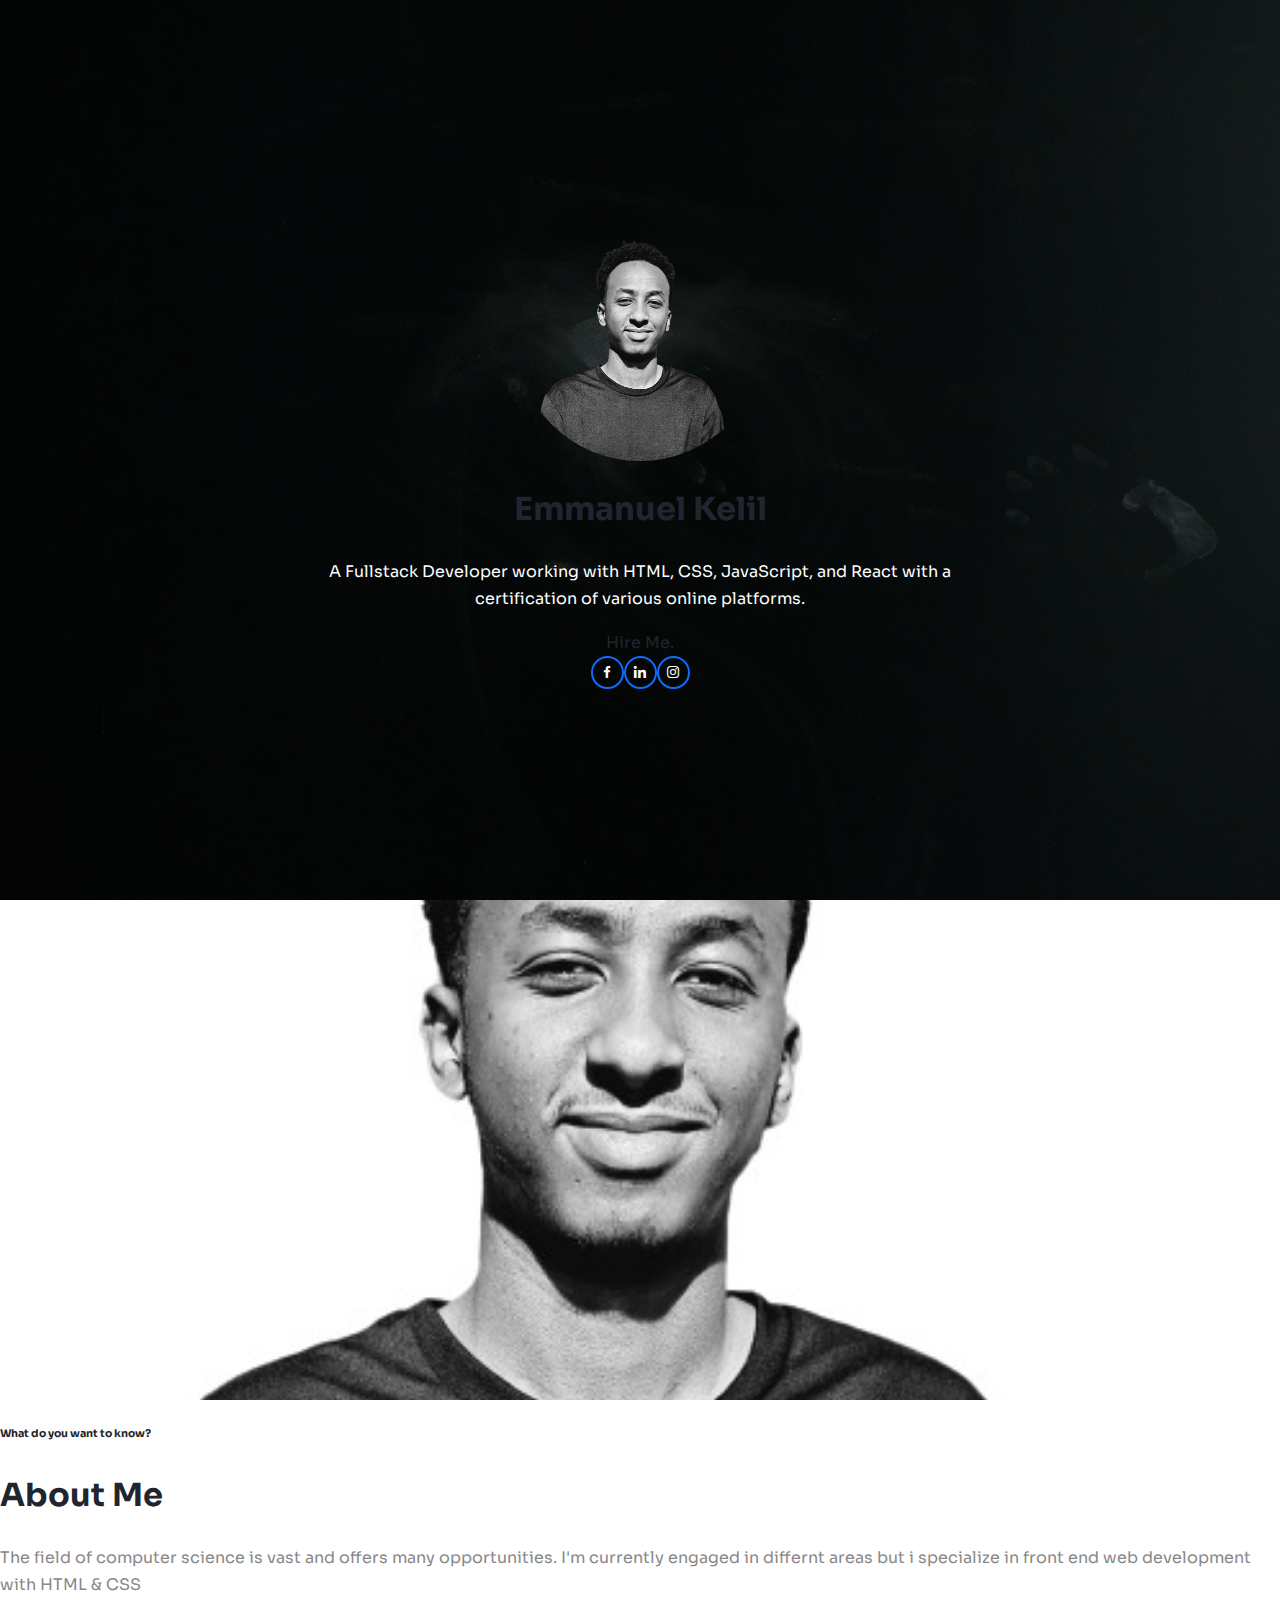
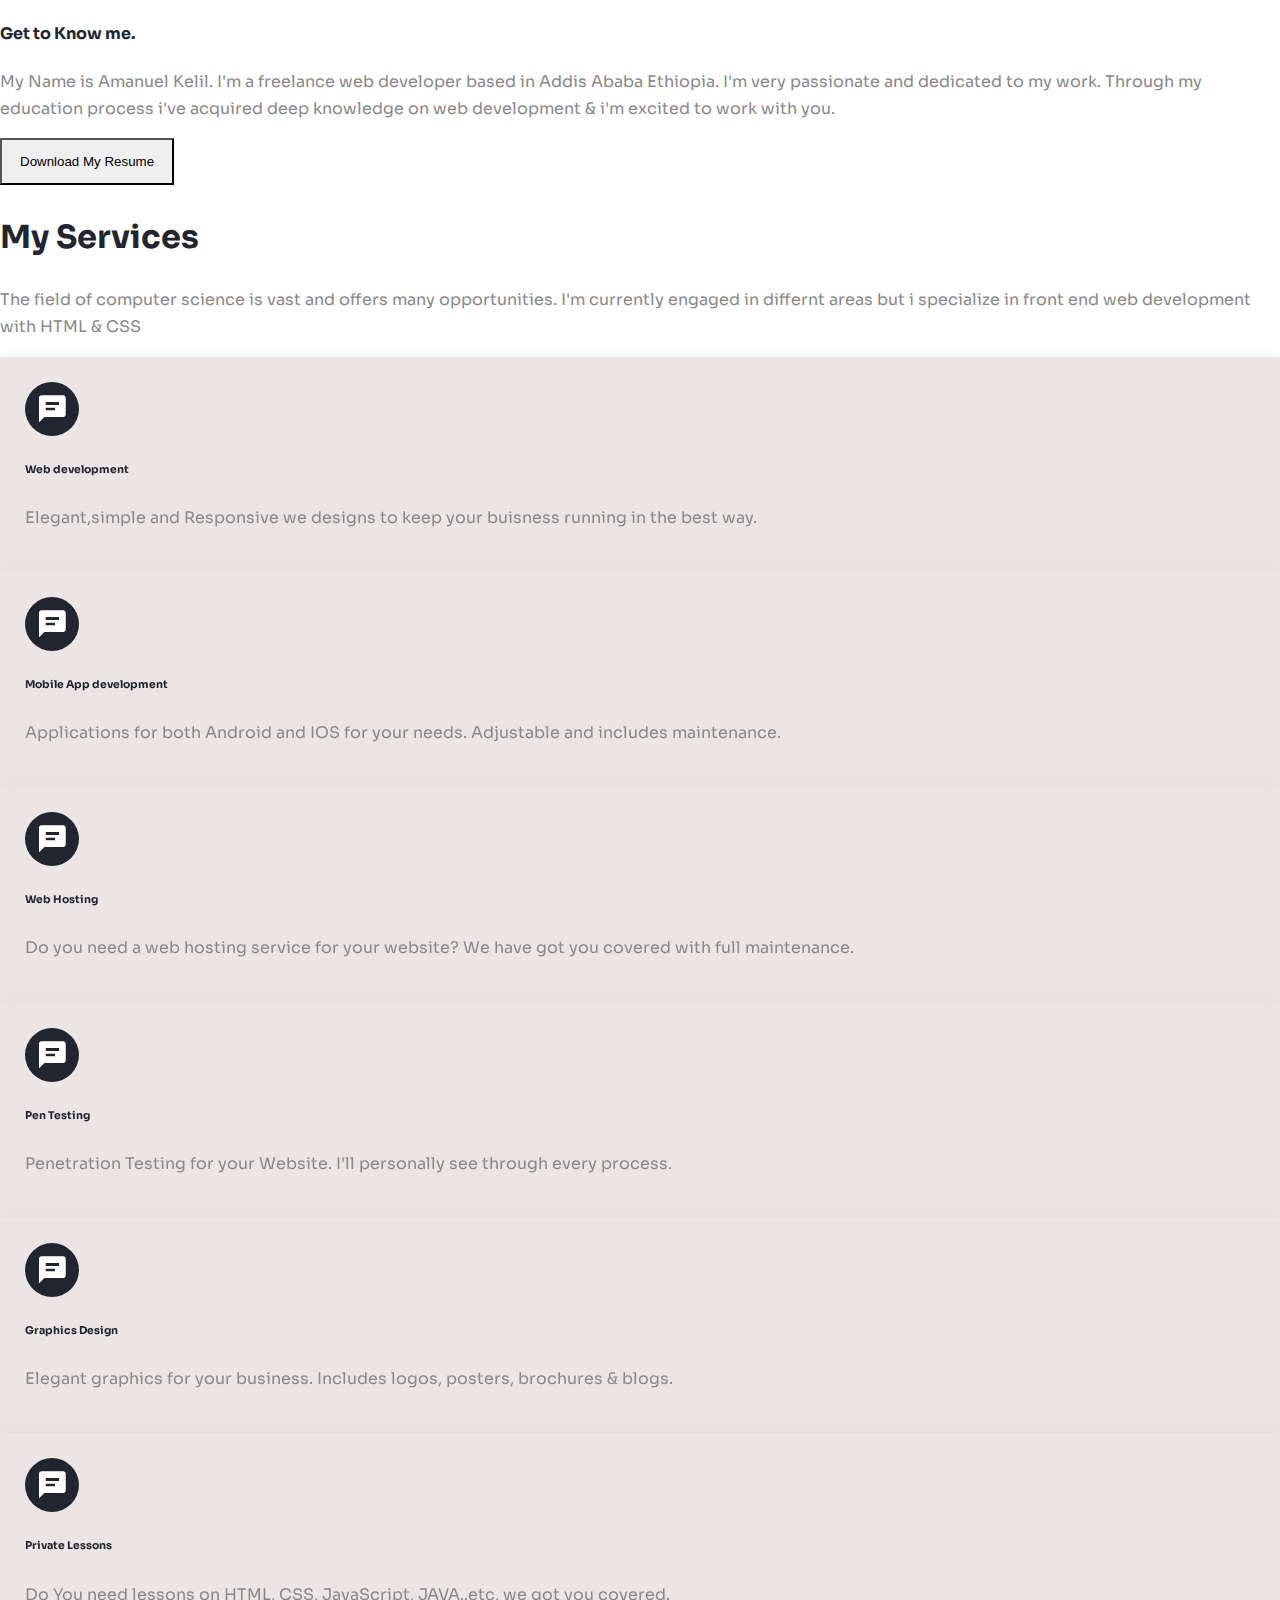
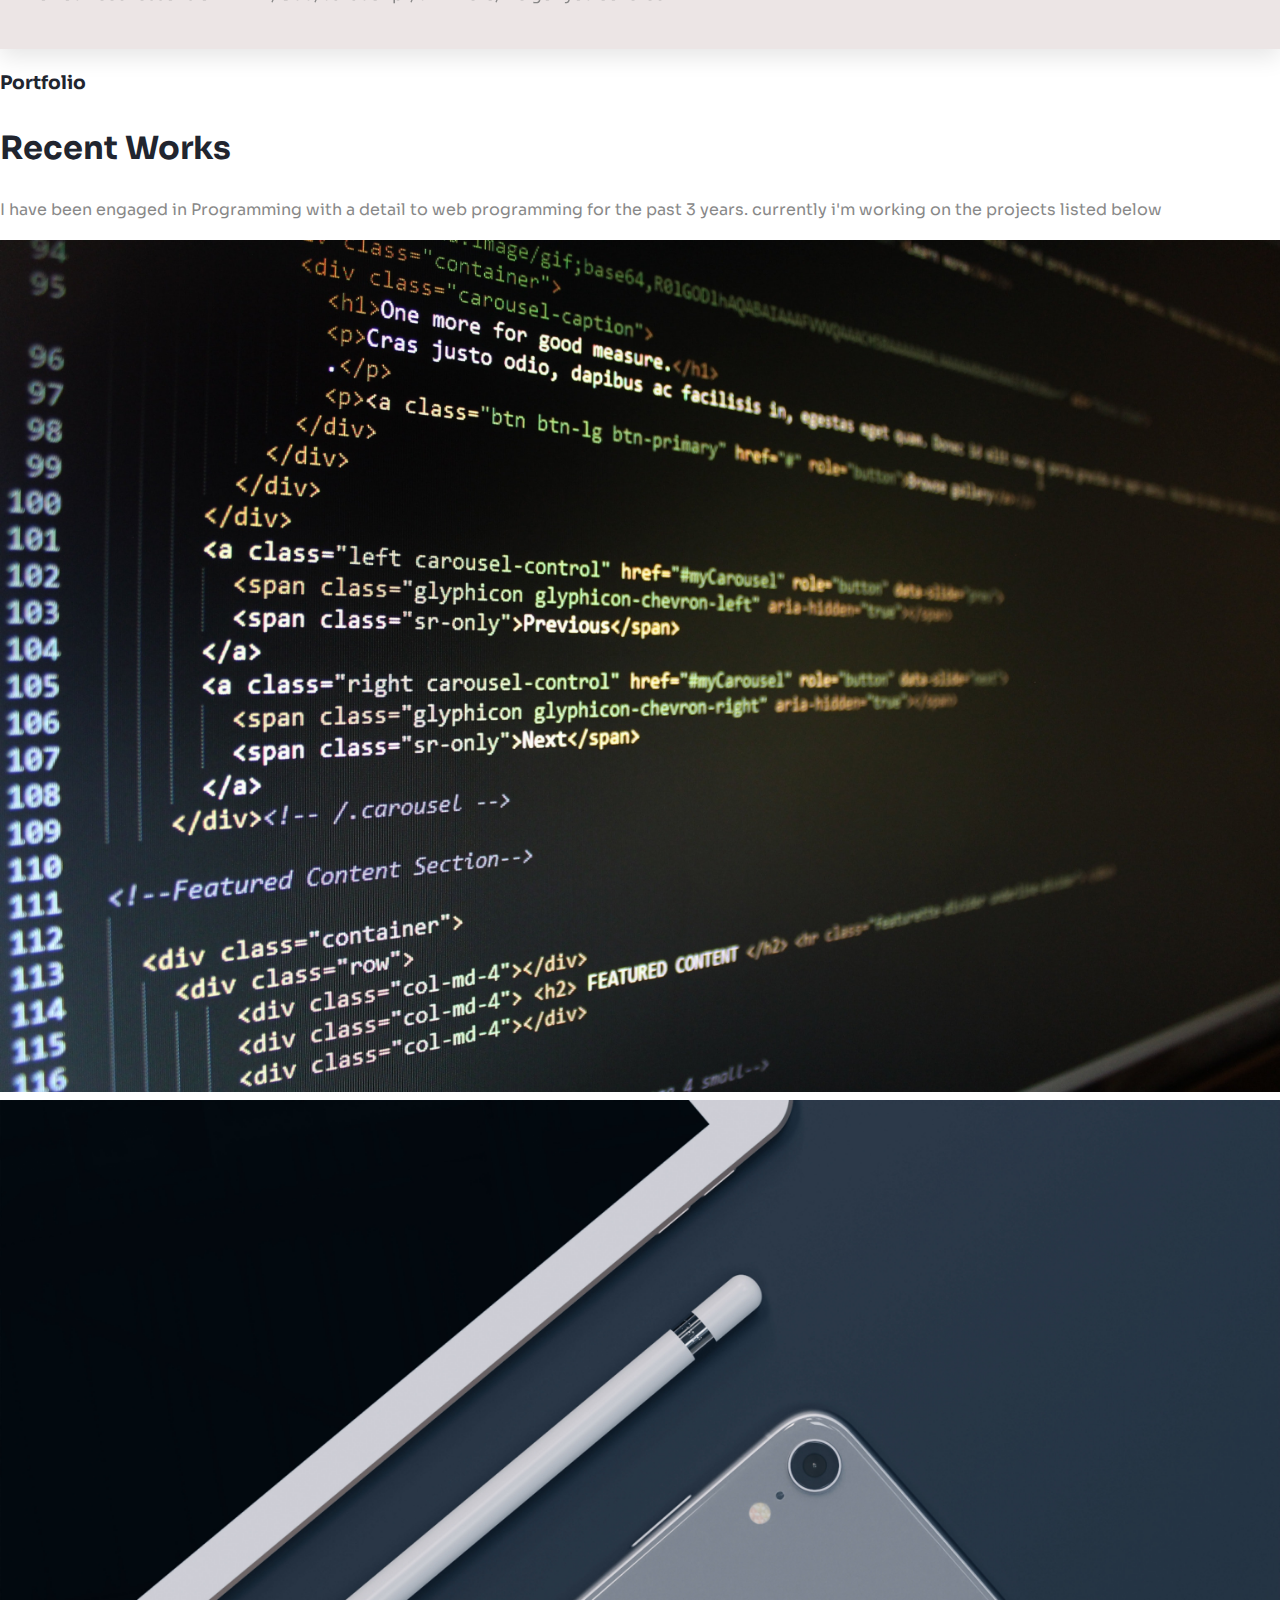
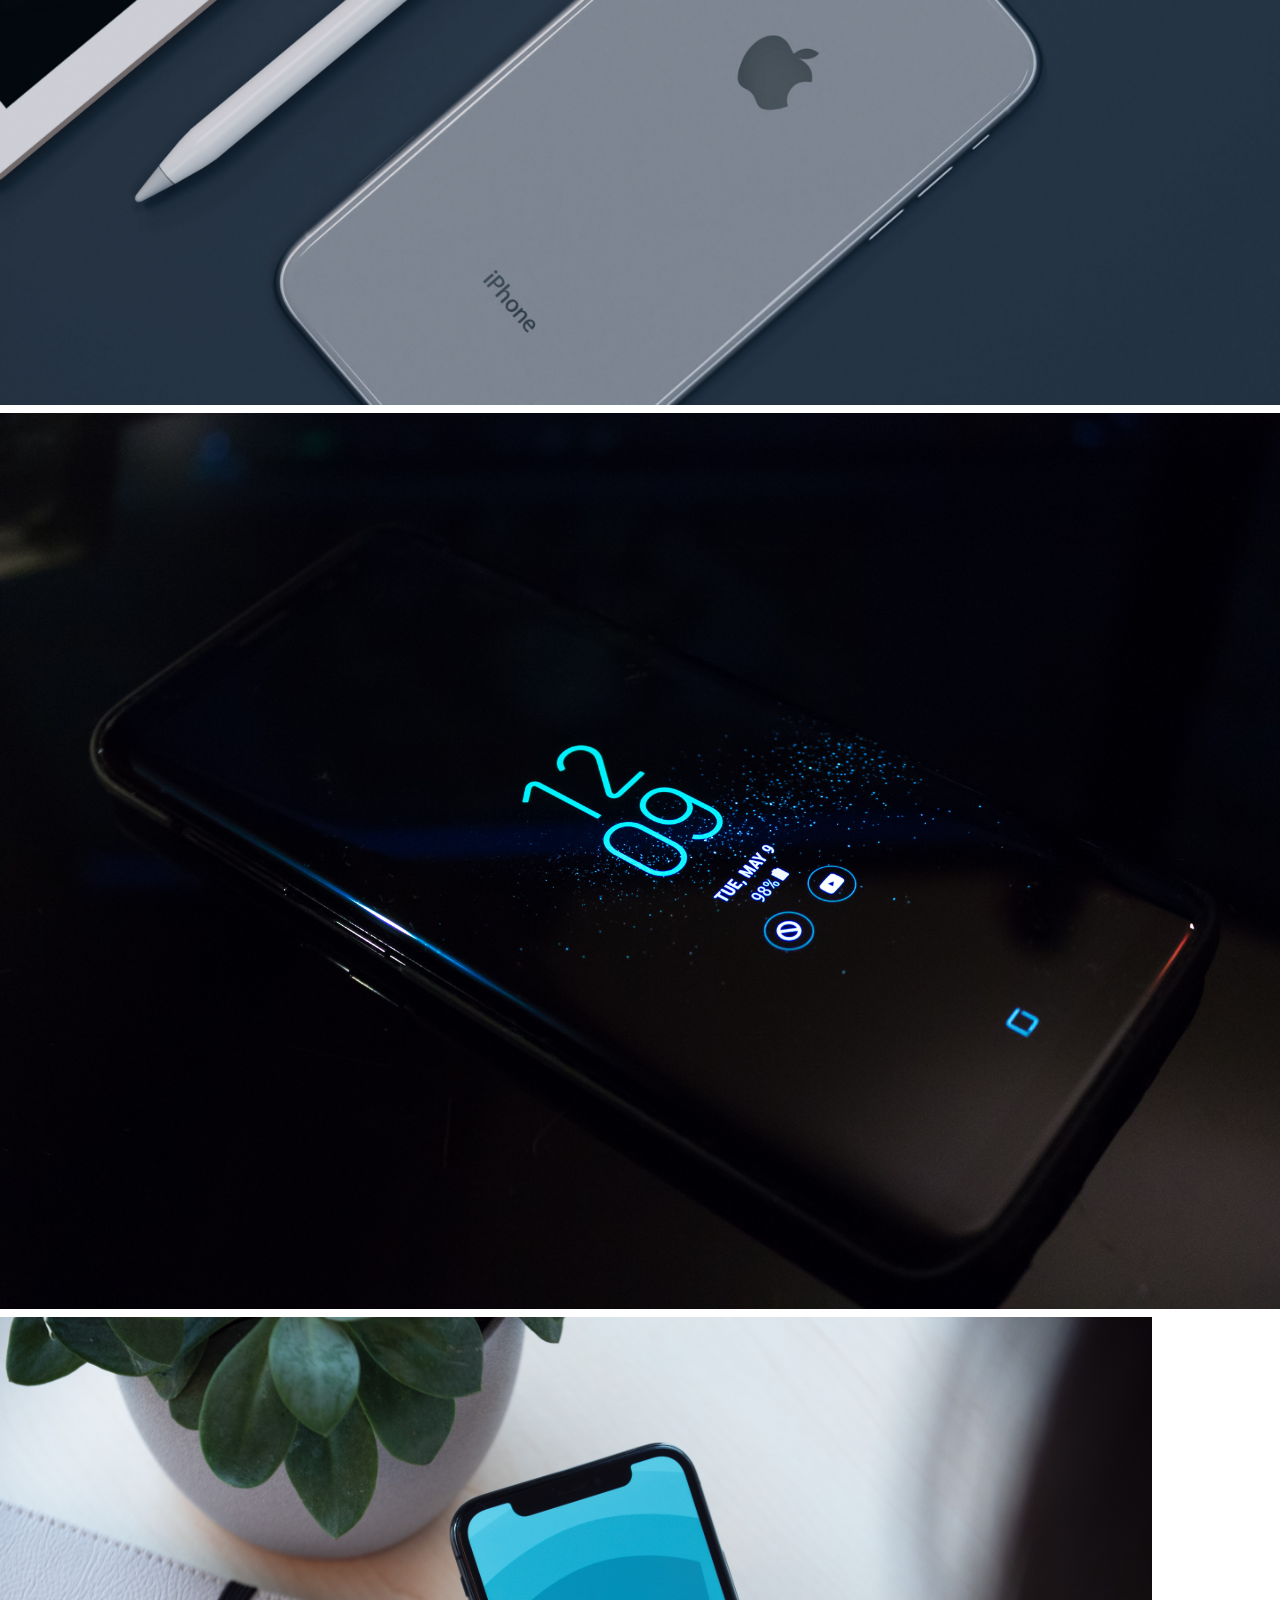
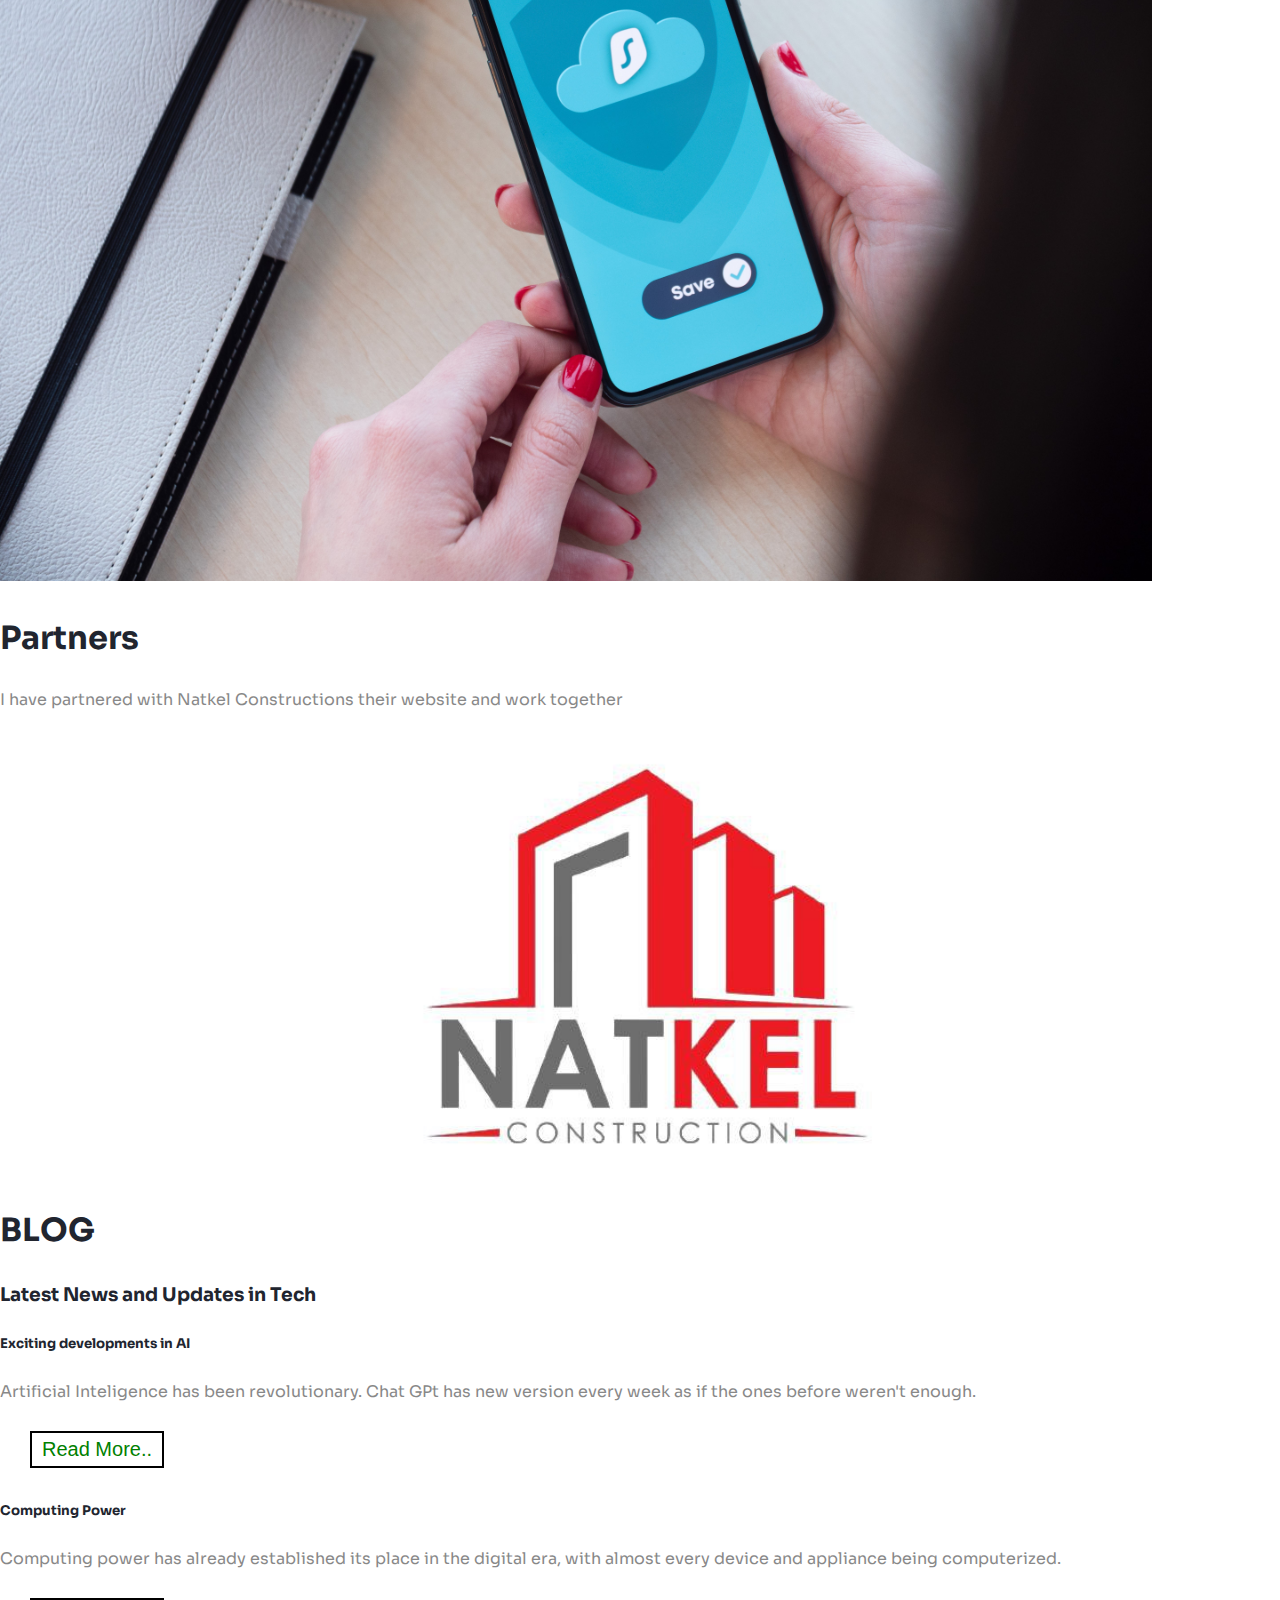
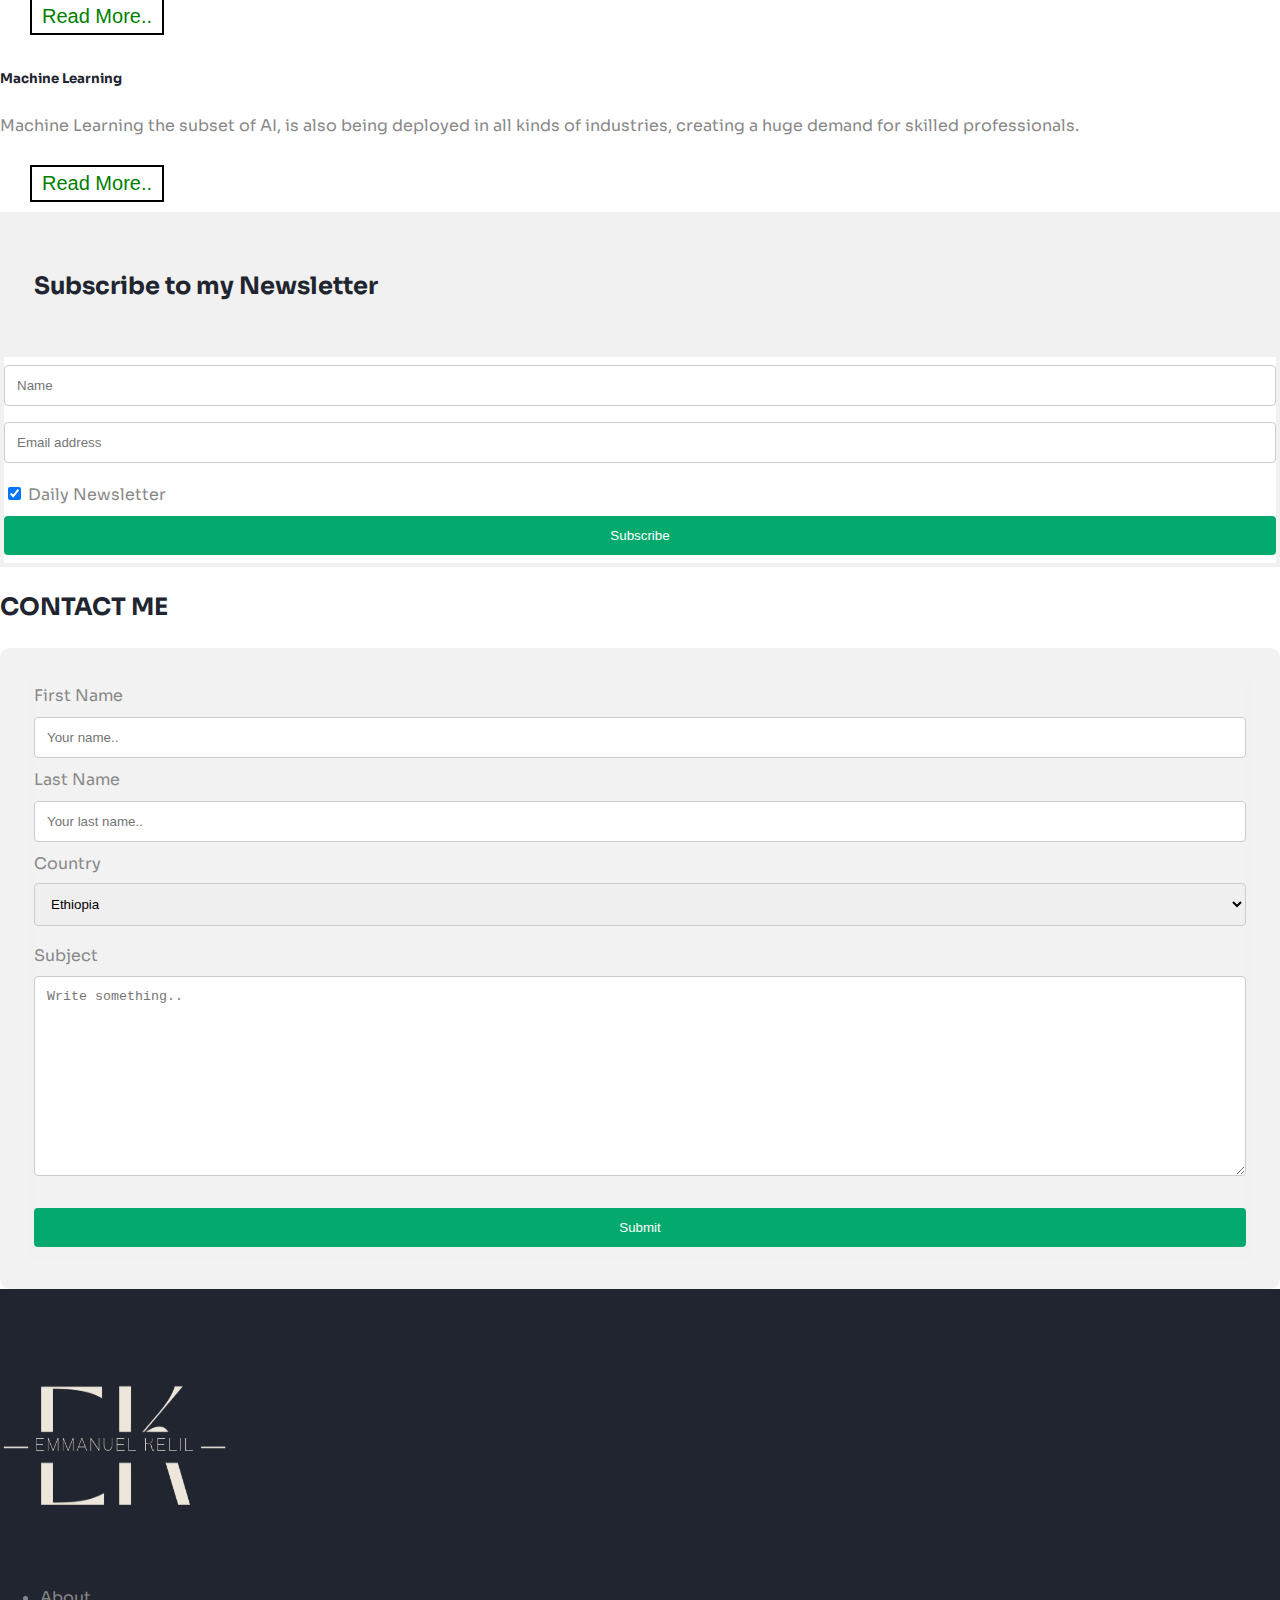
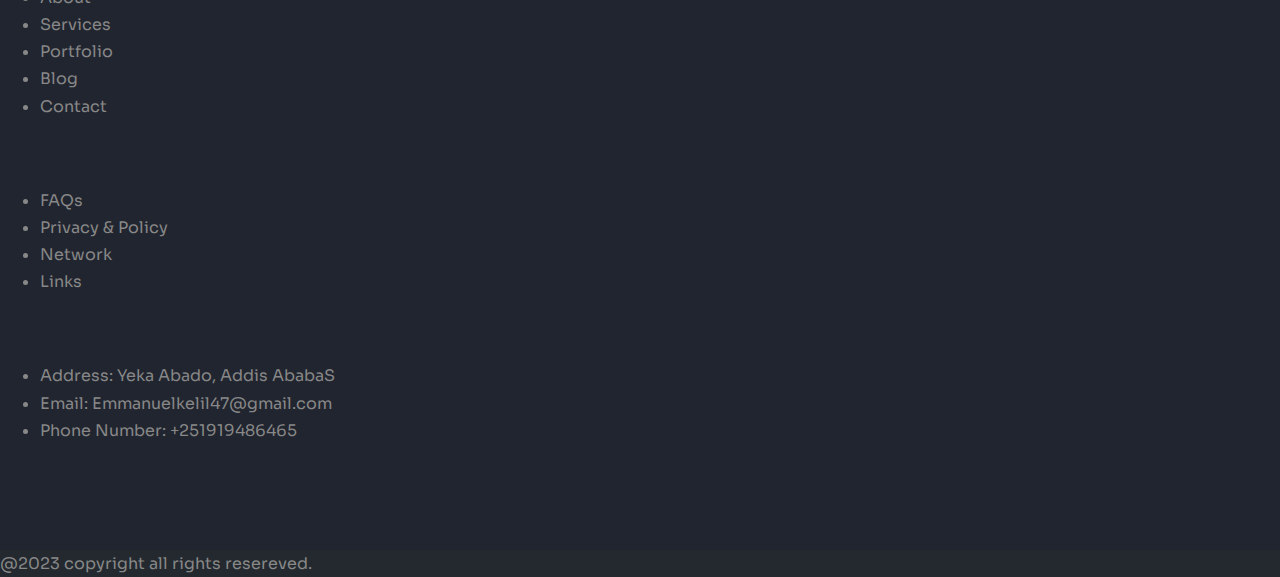
==== index.html @ 8cc96015 "Rename E Portfolio.html to index.html" ====
<!doctype html>
<html lang="en">

<head>
    <meta charset="utf-8">
    <meta name="viewport" content="width=device-width, initial-scale=1">
    <title>Emmanuel Kelil</title>
    <link href="https://cdn.jsdelivr.net/npm/bootstrap@5.3.0-alpha3/dist/css/bootstrap.min.css" rel="stylesheet" integrity="sha384-KK94CHFLLe+nY2dmCWGMq91rCGa5gtU4mk92HdvYe+M/SXH301p5ILy+dN9+nJOZ" crossorigin="anonymous">
    <link href='https://unpkg.com/boxicons@2.1.4/css/boxicons.min.css' rel='stylesheet'>
    <link rel="stylesheet" href="Style.css">
    <link rel="icon" type="image/x-icon" href="Black-3.ico">
    <link rel="stylesheet" href="https://cdnjs.cloudflare.com/ajax/libs/font-awesome/4.7.0/css/font-awesome.min.css">

</head>

<body>
    <!--navbar starts here-->
    <nav class="navbar navbar-expand-lg py-1 navbar-light bg-white sticky-top ">
        <div class="container">
            <a class="navbar-brand" href="#">
                <img class="logo" src="Black 3.png" alt="" height="50px" width="50px">

            </a>

            <button class="navbar-toggler" type="button" data-bs-toggle="collapse" data-bs-target="#navbarSupportedContent" aria-controls="navbarSupportedContent" aria-expanded="false" aria-label="Toggle navigation">
            <span class="navbar-toggler-icon"></span>
          </button>
            <div class="collapse navbar-collapse" id="navbarSupportedContent">
                <ul class="navbar-nav ms-auto">
                    <li class="nav-item">
                        <a class="nav-link active" aria-current="page" href="#home">Home</a>
                    </li>
                    <li class="nav-item">
                        <a class="nav-link active" aria-current="page" href="#About">About</a>
                    </li>
                    <li class="nav-item">
                        <a class="nav-link active" aria-current="page" href="#services">Services</a>
                    </li>
                    <li class="nav-item">
                        <a class="nav-link active" aria-current="page" href="#Portfolio">Portfolio</a>
                        </li-->
                        <li class="nav-item">
                            <a class="nav-link active" aria-current="page" href="#Blog">Blog</a>
                        </li>
                        <li class="nav-item">
                            <a class="nav-link active" aria-current="page" href="#Contact">Contact</a>
                        </li>

                </ul>
                </li>

                </ul>
                <button class="btn btn-primary ms-lg-3">Connect</button>
            </div>
        </div>

    </nav>
    <!--Home Section Starts here-->
    <div class="hero-image" id="home">
        <div class="hero-text">
            <img src="P1.png" alt="Avatar" class="Avatar">
            <h1 class="display-4 text-white mx-auto text-center">Emmanuel Kelil</h1>
            <p class="text-white my-4">A Fullstack Developer working with HTML, CSS, JavaScript, and React with a certification of various online platforms.</p>
            <a href="#" class="btn btn-outline-light">Hire Me.</a>
            <div class="social-icons py-3 mt-3">
                <a href="https://www.facebook.com/people/Aman-Kelil-Jr"><i class="bx bxl-facebook"></i></a>
                <a href="https://et.linkedin.com/in/emmanuel-kelil-7a3a7a206"><i class="bx bxl-linkedin"></i></a>
                <a href="instagram.com/akg_116/"><i class="bx bxl-instagram"></i></a>
            </div>

        </div>

    </div>
    <!--About Section Starts here-->
    <section class="row w-100 py-0 bg-light-subtle g-4" id="About">
        <div class="col-lg-6 col-img"></div>
        <div class="col-lg-6">
            <div class="container">
                <div class="row">
                    <div class="col-md-10 offset-md-1">
                        <div class="col-md-8 mx-auto mt-5 text-center">
                            <h6 class="text-primary m-3">What do you want to know?</h6>
                            <h1>About Me</h1>
                            <p>The field of computer science is vast and offers many opportunities. I'm currently engaged in differnt areas but i specialize in front end web development with HTML & CSS </p>
                            <div class="About d-flex mt-5">
                                <div>
                                    <h4>Get to Know me.</h4>
                                    <p>My Name is Amanuel Kelil. I'm a freelance web developer based in Addis Ababa Ethiopia. I'm very passionate and dedicated to my work. Through my education process i've acquired deep knowledge on web development & i'm
                                        excited to work with you. </p>
                                    <button class="btn btn-primary ms-lg-3">Download My Resume</button>
                                </div>
                            </div>
                        </div>
                    </div>
                </div>
            </div>

    </section>
    <!--Services Section Starts here-->
    <section id="services">
        <div class="container">
            <div class="row mb-5">
                <div class="col-md-8 mx-auto text-center">
                    <h6 class="text-primary mt-4 g-5"></h6>
                    <h1 class="mt-5 serviced bg-body-secondary">My Services</h1>
                    <p class="text-dark-emphasis mt-4">The field of computer science is vast and offers many opportunities. I'm currently engaged in differnt areas but i specialize in front end web development with HTML & CSS </p>
                </div>
            </div>
            <div class="row g-4">
                <div class="col-lg-4 col-sm-6">
                    <div class="service card-effect">
                        <div class="iconbox">
                            <i class="bx bxs-comment-detail"></i>
                        </div>
                        <h6 class="mt-4 mb-2">Web development</h6>
                        <p>Elegant,simple and Responsive we designs to keep your buisness running in the best way. </p>
                    </div>
                </div>
                <div class="col-lg-4 col-sm-6">
                    <div class="service card-effect">
                        <div class="iconbox">
                            <i class="bx bxs-comment-detail"></i>
                        </div>
                        <h6 class="mt-4 mb-2">Mobile App development</h6>
                        <p>Applications for both Android and IOS for your needs. Adjustable and includes maintenance.</p>
                    </div>
                </div>
                <div class="col-lg-4 col-sm-6">
                    <div class="service card-effect">
                        <div class="iconbox">
                            <i class="bx bxs-comment-detail"></i>
                        </div>
                        <h6 class="mt-4 mb-2">Web Hosting</h6>
                        <p>Do you need a web hosting service for your website? We have got you covered with full maintenance.</p>
                    </div>
                </div>
                <div class="col-lg-4 col-sm-6">
                    <div class="service card-effect">
                        <div class="iconbox">
                            <i class="bx bxs-comment-detail"></i>
                        </div>
                        <h6 class="mt-4 mb-2">Pen Testing</h6>
                        <p>Penetration Testing for your Website. I'll personally see through every process.</p>
                    </div>
                </div>
                <div class="col-lg-4 col-sm-6">
                    <div class="service card-effect">
                        <div class="iconbox">
                            <i class="bx bxs-comment-detail"></i>
                        </div>
                        <h6 class="mt-4 mb-2">Graphics Design</h6>
                        <p>Elegant graphics for your business. Includes logos, posters, brochures & blogs.</p>
                    </div>
                </div>
                <div class="col-lg-4 col-sm-6">
                    <div class="service card-effect">
                        <div class="iconbox">
                            <i class="bx bxs-comment-detail"></i>
                        </div>
                        <h6 class="mt-4 mb-2">Private Lessons</h6>
                        <p> Do You need lessons on HTML, CSS, JavaScript, JAVA..etc, we got you covered.</p>
                    </div>
                </div>

            </div>
        </div>
    </section>


    <!--Portfolio Section Starts here-->
    <section id="Portfolio">
        <div class="container-fluid">
            <div class="row mt-4 mb-5">
                <div class="col-md-8 mt-4 mx-auto text-center">
                    <h3 class="text-primary mt-4 g-4">Portfolio</h3>
                    <h1>Recent Works</h1>
                    <p class="text-dark-emphasis mt-4">I have been engaged in Programming with a detail to web programming for the past 3 years. currently i'm working on the projects listed below </p>
                </div>
            </div>
            <div class="row g-4">
                <div class="col-lg-3 col-sm-6">
                    <div class="project">
                        <img src="Code1.jpg" alt="" width="100%">
                        <div class="overlay">
                            <div>
                                <H4 class="text-white">Web Programming</H4>
                            </div>
                        </div>
                    </div>
                </div>
                <div class="col-lg-3 col-sm-6">
                    <div class="project">
                        <img src="IOS.jpg" alt="" width="100%">
                        <div class="overlay">
                            <div>
                                <H4 class="text-white">IOS Apps</H4>
                            </div>
                        </div>
                    </div>
                </div>
                <div class="col-lg-3 col-sm-6">
                    <div class="project">
                        <img src="Android.jpg" alt="" width="105%">
                        <div class="overlay">
                            <div>
                                <H4 class="text-white">Android OS</H4>
                            </div>
                        </div>
                    </div>
                </div>
                <div class="col-lg-3 col-sm-6">
                    <div class="project">
                        <img src="Surf.jpg" alt="" width="90%">
                        <div class="overlay">
                            <div>
                                <H4 class="text-white">VPN development</H4>
                            </div>
                        </div>
                    </div>
                </div>
                <div class="col-md-8 mt-4 mx-auto text-center">

                    <h1 class="g-2">Partners</h1>
                    <p class="text-dark mt-4">I have partnered with Natkel Constructions their website and work together</p>
                    <img src="Natkel 2.jpg" alt="Paris" class="center">
                </div>

            </div>

        </div>
    </section>

    <!--blog Section Starts here-->
    <section id="Blog" class="bg-light">
        <div class="container col-lg-9 col-sm-6 mt-4 mb-3">
            <div class="row mb-5 mt-4">
                <div class="col-md-8 mx-auto text-center">
                    <h1 class="mt-5">BLOG</h1>
                    <h3 class="text-bg-success mt-4 g-4">Latest News and Updates in Tech</h3>

                </div>
            </div>
            <div class="container col-lg-9 col-sm-6 mt-2 ">
                <div class="row g-4">
                    <div class="col-lg-4 col-sm-6 text-center ">
                        <div class="blog-post">
                            <h5 class="mt-1 text-bg-light text-center">Exciting developments in AI</h5>
                            <P class="text-dark mt-4 text-center"> Artificial Inteligence has been revolutionary. Chat GPt has new version every week as if the ones before weren't enough.</P>
                            <button class="GFG" onclick="window.location.href = 'https://www.pcguide.com/apps/what-is-chat-gpt/';"> Read More..
                            </button>
                        </div>
                    </div>
                    <div class="col-lg-4 col-sm-6 text-center ">
                        <div class="blog-post">
                            <h5 class="mt-1 text-bg-light text-center">Computing Power</h5>
                            <P class="text-dark mt-4 text-center"> Computing power has already established its place in the digital era, with almost every device and appliance being computerized. </P>
                            <button class="GFG" onclick="window.location.href = 'https://www.simplilearn.com/tutorials/rpa-tutorial/what-is-rpa/';"> Read More..
                            </button>
                        </div>
                    </div>
                    <div class="col-lg-4 col-sm-6 text-center ">
                        <div class="blog-post">
                            <h5 class="mt-1 text-bg-light text-center">Machine Learning</h5>
                            <P class="text-dark mt-4 text-center"> Machine Learning the subset of AI, is also being deployed in all kinds of industries, creating a huge demand for skilled professionals.</P>
                            <button class="GFG" onclick="window.location.href = 'https://www.simplilearn.com/tutorials/machine-learning-tutorial/what-is-machine-learning/';"> Read More..
                            </button>
                        </div>
                    </div>

                </div>

            </div>
            <div class="div">
                <form action="action_page.php">
                    <div class="containers2 ">
                        <h2>Subscribe to my Newsletter</h2>
                    </div>

                    <div class="container" style="background-color:white">
                        <input type="text" placeholder="Name" name="name" required>
                        <input type="text" placeholder="Email address" name="mail" required>
                        <label>
                            <input type="checkbox" checked="checked" name="subscribe"> Daily Newsletter
                          </label>
                    </div>

                    <div class="container">
                        <input type="submit" value="Subscribe">
                    </div>
                </form>
            </div>
        </div>

    </section>
    <!--contact Section Starts here-->
    <section id="Contact">
        <div class="col-md-8 mx-auto text-center mt-5 display-4">
            <h2 class="text-bg-success mx-auto col-lg-6 col-sm-6 g-4 mb-2 mt-4">CONTACT ME</h2>
        </div>

        <div class="containers mx-auto col-lg-6 col-sm-6 mt-4 mb-3 ">
            <form action="action_page.php">

                <label for="fname">First Name</label>
                <input type="text" id="fname" name="firstname" placeholder="Your name..">

                <label for="lname">Last Name</label>
                <input type="text" id="lname" name="lastname" placeholder="Your last name..">

                <label for="country">Country</label>
                <select id="country" name="country">
                <option value="ethiopia">Ethiopia</option>
                <option value="canada">Canada</option>
                <option value="usa">USA</option>
              </select>

                <label for="subject">Subject</label>
                <textarea id="subject" name="subject" placeholder="Write something.." style="height:200px"></textarea>

                <input type="submit" value="Submit">

            </form>
        </div>

    </section>



    </div>
    </section>
    <!--footer Starts here-->
    <footer>
        <div class="footer-top py-4">
            <div class="container">
                <div class="row gy-4">
                    <div class="col-md-4">
                        <img class="logo" src="White 1.png" height="130px" width="230px" alt="">
                    </div>
                    <div class="col-md-2">
                        <h5 class="text-white">Quick Links</h5>
                        <ul class="list-unstyled">
                            <li><a href="#About">About</a></li>
                            <li><a href="#services">Services</a></li>
                            <li><a href="#Portfolio">Portfolio</a></li>
                            <li><a href="#Blog">Blog</a></li>
                            <li><a href="#Contact">Contact</a></li>
                        </ul>
                    </div>
                    <div class="col-md-2">
                        <h5 class="text-white">More</h5>
                        <ul class="list-unstyled">
                            <li><a href="#">FAQs</a></li>
                            <li><a href="#">Privacy & Policy</a></li>
                            <li><a href="#">Network</a></li>
                            <li><a href="#">Links</a></li>
                        </ul>
                    </div>
                    <div class="col-md-4">
                        <h5 class="text-white">Contact</h5>
                        <ul class="text-unstyled">
                            <li>Address: Yeka Abado, Addis AbabaS</li>
                            <li>Email: Emmanuelkelil47@gmail.com</li>
                            <li>Phone Number: +251919486465</li>
                        </ul>
                    </div>


                </div>

            </div>
        </div>
        <div class="footer-bottom py-3">
            <div class="container">
                <div class="row">
                    <div class="col-md-6 mx-auto text-center">
                        @2023 copyright all rights resereved.
                    </div>

                </div>
            </div>
        </div>
        </div>
    </footer>

    <script src="https://cdn.jsdelivr.net/npm/bootstrap@5.3.0-alpha3/dist/js/bootstrap.bundle.min.js" integrity="sha384-ENjdO4Dr2bkBIFxQpeoTz1HIcje39Wm4jDKdf19U8gI4ddQ3GYNS7NTKfAdVQSZe" crossorigin="anonymous"></script>
</body>

</html>
---- Style.css ----
@import url('https://fonts.googleapis.com/css2?family=Sora&display=swap');
:root {
    --primary: #0d6efd;
    --dark: #21252f;
    --body: #888;
    --box-shadow: 0 8px 22px rgba(0, 0, 0, 0.1);
}

body {
    font-family: sora, "sans-serif";
    line-height: 1.7;
    color: var(--body);
}

h1,
h2,
h3,
h4,
h5,
h6,
.display-4 {
    color: var(--dark);
    font-weight: 700;
}

a {
    color: var(--dark);
    text-decoration: none;
}

.navbar {
    background-image: linear-gradient(rgba(245, 234, 234, 0.5), rgba(175, 170, 170, 0.5)), url("pexels-steve-johnson-1843717.jpg");
    box-shadow: var(--box-shadow);
    color: #21252f;
}

.sticky-top {
    position: fixed;
    top: 0;
    width: 100%
}

.navbar .logo {
    width: 150px;
}

.navbar .nav-link {
    font-size: 15px;
    font-weight: 800;
}

.btn {
    padding: 14px 18px;
    border-width: 2px;
    border-radius: 0;
}

.Avatar {
    vertical-align: middle;
    width: 250px;
    height: 250px;
    border-radius: 50%;
}

.card-effect {
    box-shadow: var(--box-shadow);
    background-color: rgb(236, 229, 229);
    padding: 25px;
    transition: all 0.35s ease;
}

.card-effect:hover {
    box-shadow: #ffffff;
    transform: translateY(5px);
}

.iconbox {
    width: 54px;
    height: 54px;
    display: flex;
    align-items: center;
    justify-content: center;
    background-color: var(--dark);
    color: #ffffff;
    font-size: 32px;
    border-radius: 100px;
    flex: none;
}

body {
    font-family: sora, "sans-serif";
    margin: 0;
}

html {
    box-sizing: border-box;
}

*,
*:before,
*:after {
    box-sizing: inherit;
}

.column {
    float: left;
    width: 33.3%;
    margin-bottom: 16px;
    padding: 0 8px;
}

.card {
    box-shadow: 0 4px 8px 0 rgba(0, 0, 0, 0.2);
    margin: 2px;
}

.section {
    padding-top: 200px;
    padding-bottom: 200px;
}

body,
html {
    height: 100%;
}

.hero-image {
    background-image: linear-gradient(rgba(0, 0, 0, 0.5), rgba(0, 0, 0, 0.5)), url("pexels-ksenia-chernaya-5691695.jpg");
    height: 100%;
    background-position: center;
    background-repeat: no-repeat;
    background-size: cover;
    position: relative;
    background-attachment: fixed;
    z-index: 2;
}

.hero-text {
    text-align: center;
    position: absolute;
    top: 50%;
    left: 50%;
    transform: translate(-50%, -50%);
    color: white;
}

.service {
    position: relative;
    z-index: 2;
    overflow: hidden;
}

.service::after {
    content: '';
    width: 100%;
    height: 100;
    position: absolute;
    top: -100%;
    left: 0;
    background-color: var(--primary);
    z-index: -1;
    opacity: 0;
    transition: all 0.4s ease;
}

.col-img {
    background-image: url("P2.jpg");
    min-height: 500px;
    background-position: center;
    background-size: cover;
}

.project {
    position: relative;
    overflow: hidden;
}

.project .overlay {
    position: absolute;
    top: 0;
    left: 0;
    height: 100%;
    width: 100%;
    background-color: rgba(21, 20, 51, 0.8);
    padding: 30px;
    display: flex;
    align-items: flex-end;
    transition: all 0.4s ease;
    opacity: 0;
}

.project img {
    transition: all 0.4s ease;
}

.project:hover .overlay {
    opacity: 1;
}

.project:hover img {
    transform: scale(1, 1);
}

.center {
    display: block;
    margin-left: auto;
    margin-right: auto;
    width: 50%;
}

.icon-bar {
    position: fixed;
    top: 50%;
    -webkit-transform: translateY(-50%);
    -ms-transform: translateY(-50%);
    transform: translateY(-50%);
}

input[type=text],
select,
textarea {
    width: 100%;
    padding: 12px;
    border: 1px solid #ccc;
    border-radius: 4px;
    box-sizing: border-box;
    margin-top: 6px;
    margin-bottom: 16px;
    resize: vertical;
}

input[type=submit] {
    background-color: #04AA6D;
    color: white;
    padding: 12px 20px;
    border: none;
    border-radius: 4px;
    cursor: pointer;
}

input[type=submit]:hover {
    background-color: #45a049;
}

.containers {
    border-radius: 10px;
    background-color: #f2f2f2;
    padding: 30px;
}

.GFG {
    background-color: white;
    border: 2px solid black;
    color: green;
    padding: 5px 10px;
    text-align: center;
    display: inline-block;
    font-size: 20px;
    margin: 10px 30px;
    cursor: pointer;
}

form {
    border: 4px solid #f1f1f1;
}

.containers2 {
    padding: 30px;
    background-color: #f1f1f1;
}

input[type=text],
input[type=submit] {
    width: 100%;
    padding: 12px;
    margin: 8px 0;
    display: inline-block;
    border: 1px solid #ccc;
    box-sizing: border-box;
}

input[type=checkbox] {
    margin-top: 16px;
}

input[type=submit] {
    background-color: #04AA6D;
    color: white;
    border: none;
}

input[type=submit]:hover {
    opacity: 0.8;
}

.footer-top {
    padding-top: 90px;
    padding-bottom: 90px;
    background-color: var(--dark);
}

.footer-top a {
    color: var(--body);
}

.footer-top a:hover {
    color: #ffffff;
}

.footer-bottom {
    background-color: #23292f;
}

.social-icons {
    display: flex;
    justify-content: center;
}

.social-icons a {
    background-color: var(--box-shadow);
    width: 33px;
    height: 33px;
    border-radius: 1px solid var(--primary);
    color: #ffffff;
    display: flex;
    justify-content: center;
    align-items: center;
    border-radius: 100px;
    transition: all 0.4s ease;
    border: 2px solid var(--primary);
}

.social-icons a:hover {
    color: var(--primary);
    background-color: transparent;
    border-color: var(--primary);
}

.text-bg-success {
    border-radius: 30px;
}
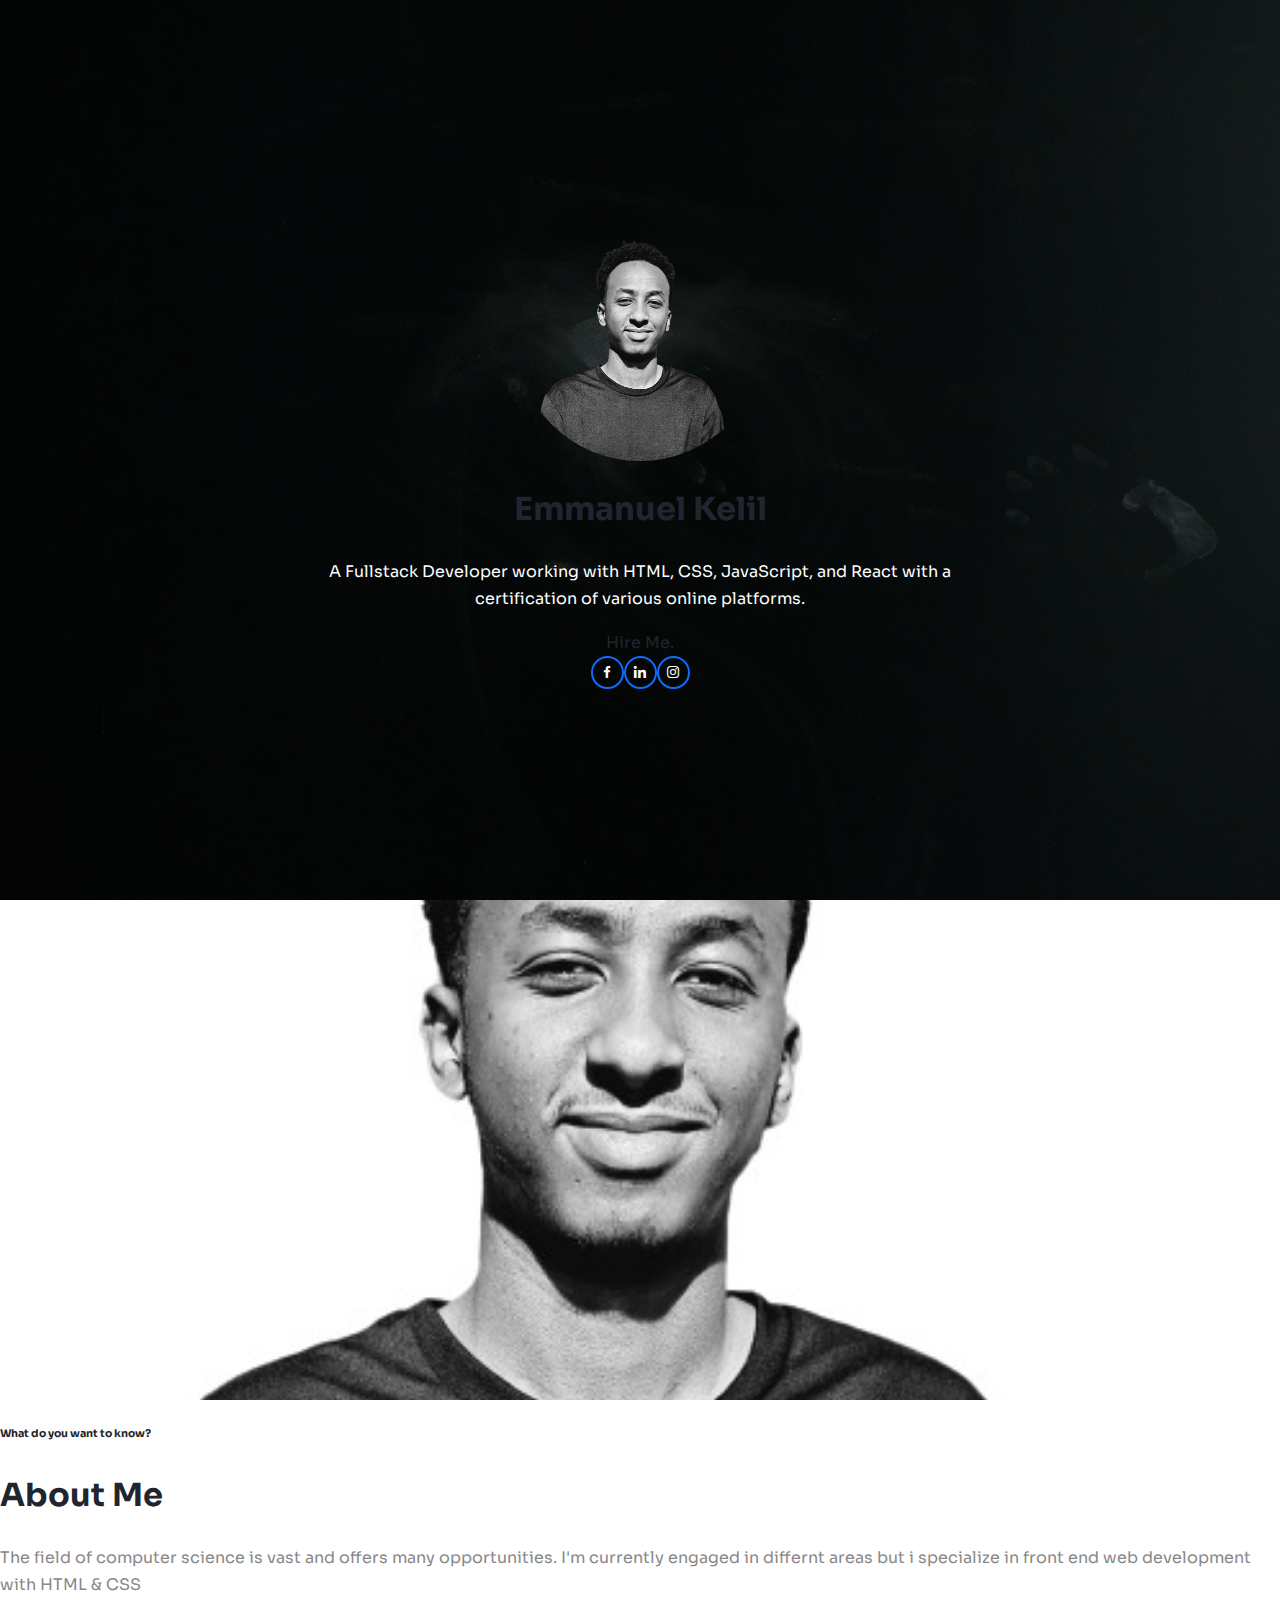
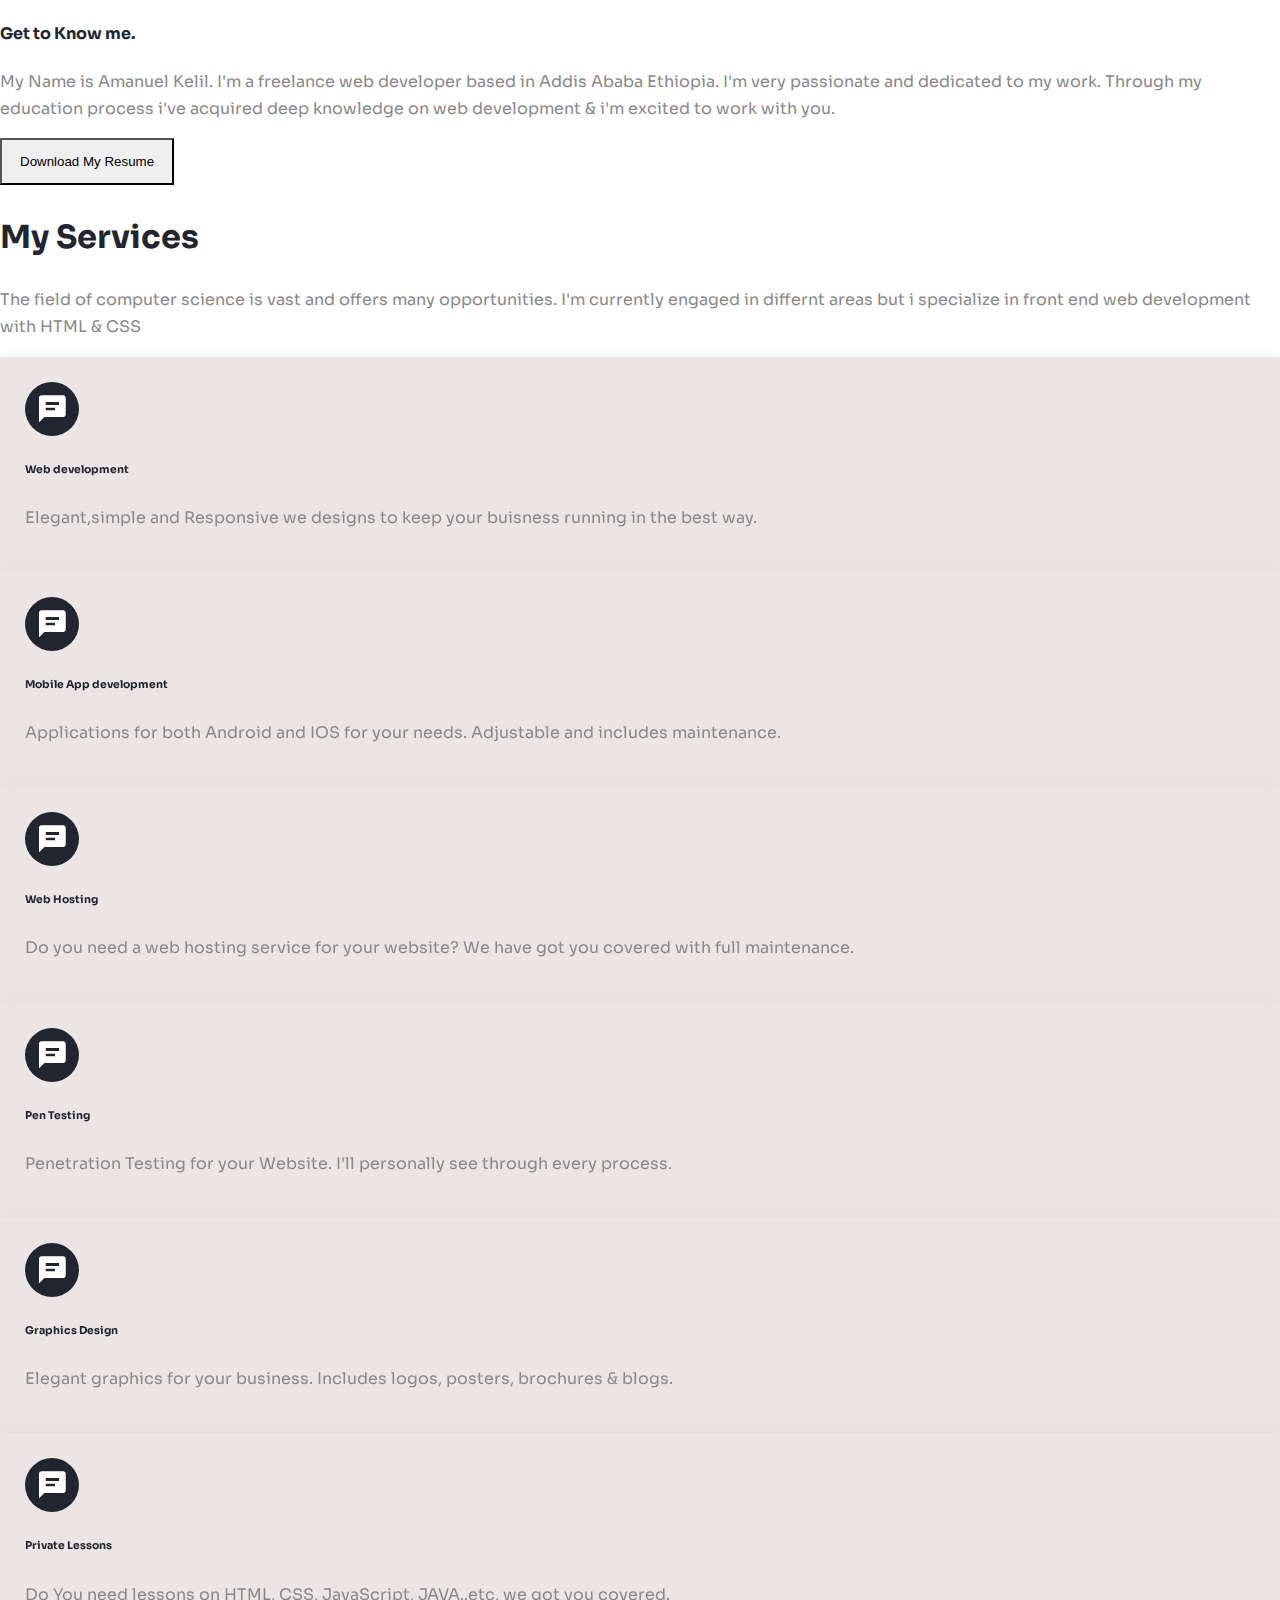
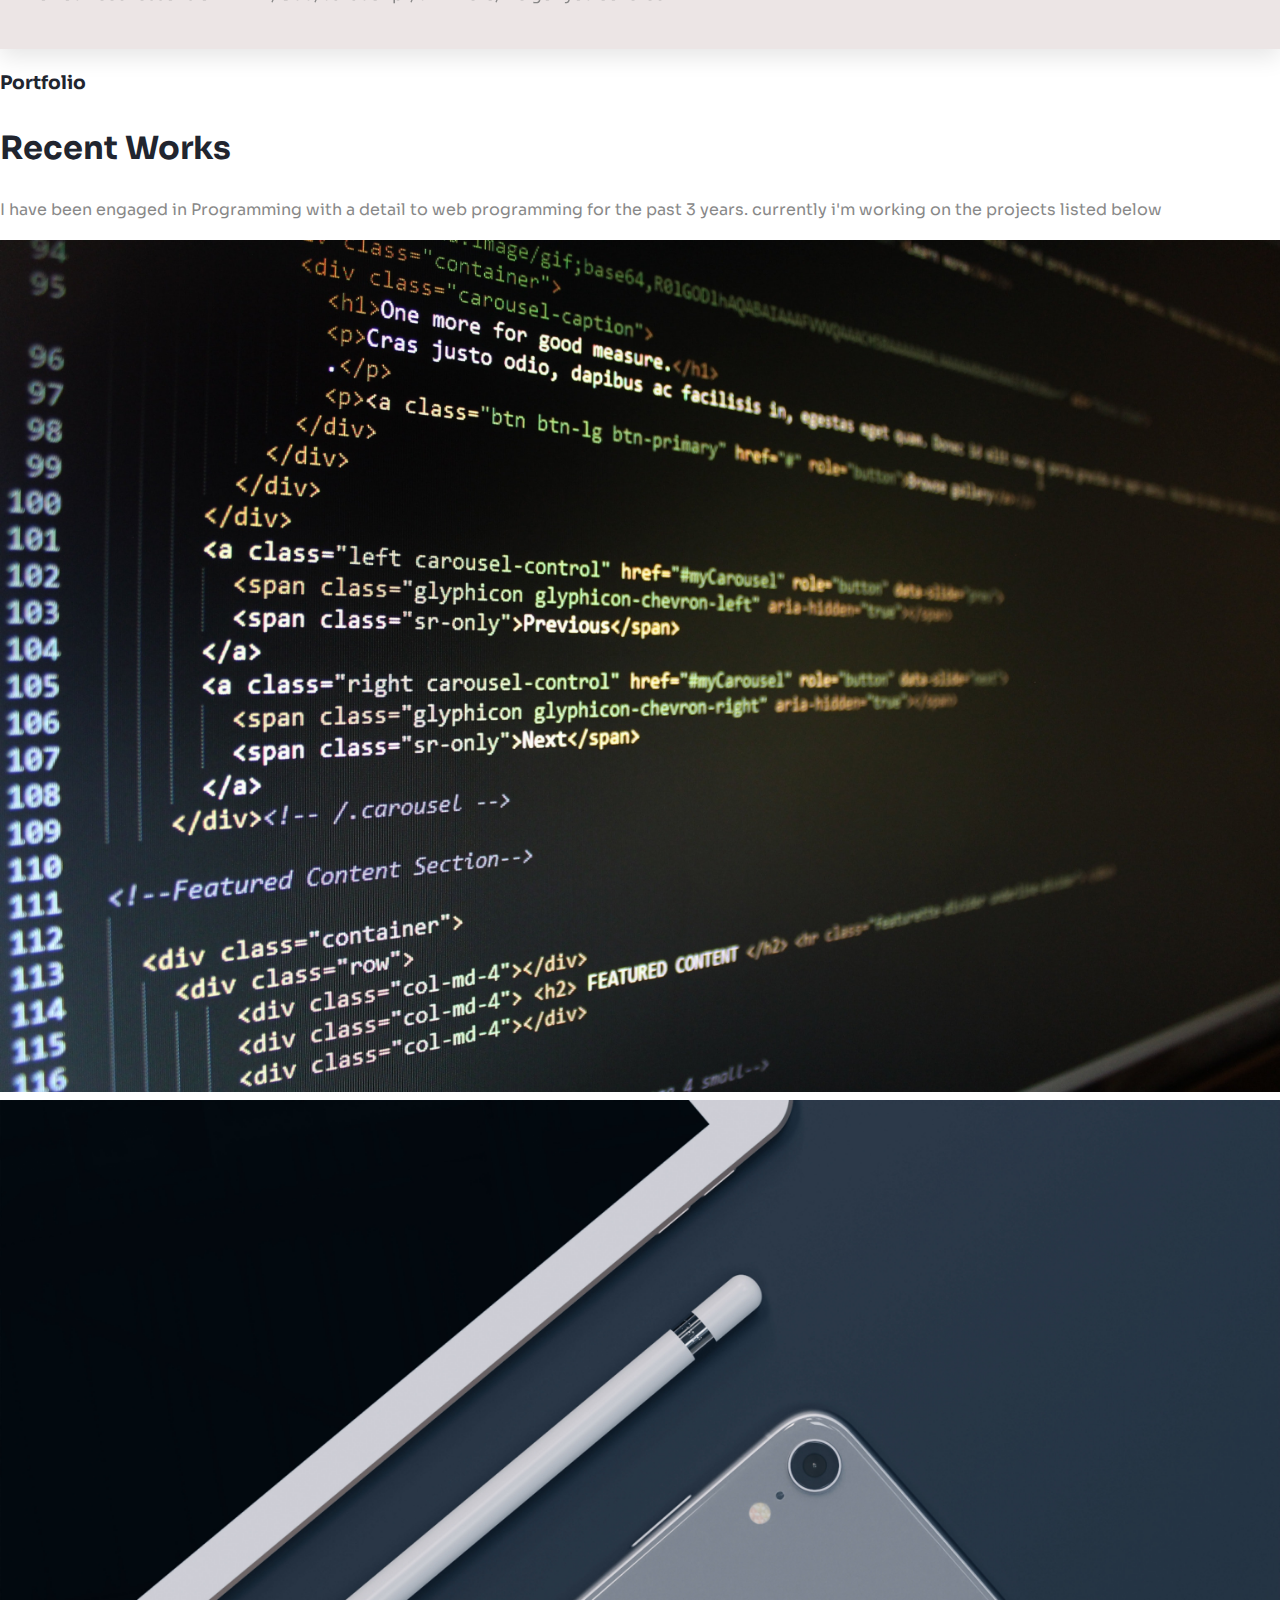
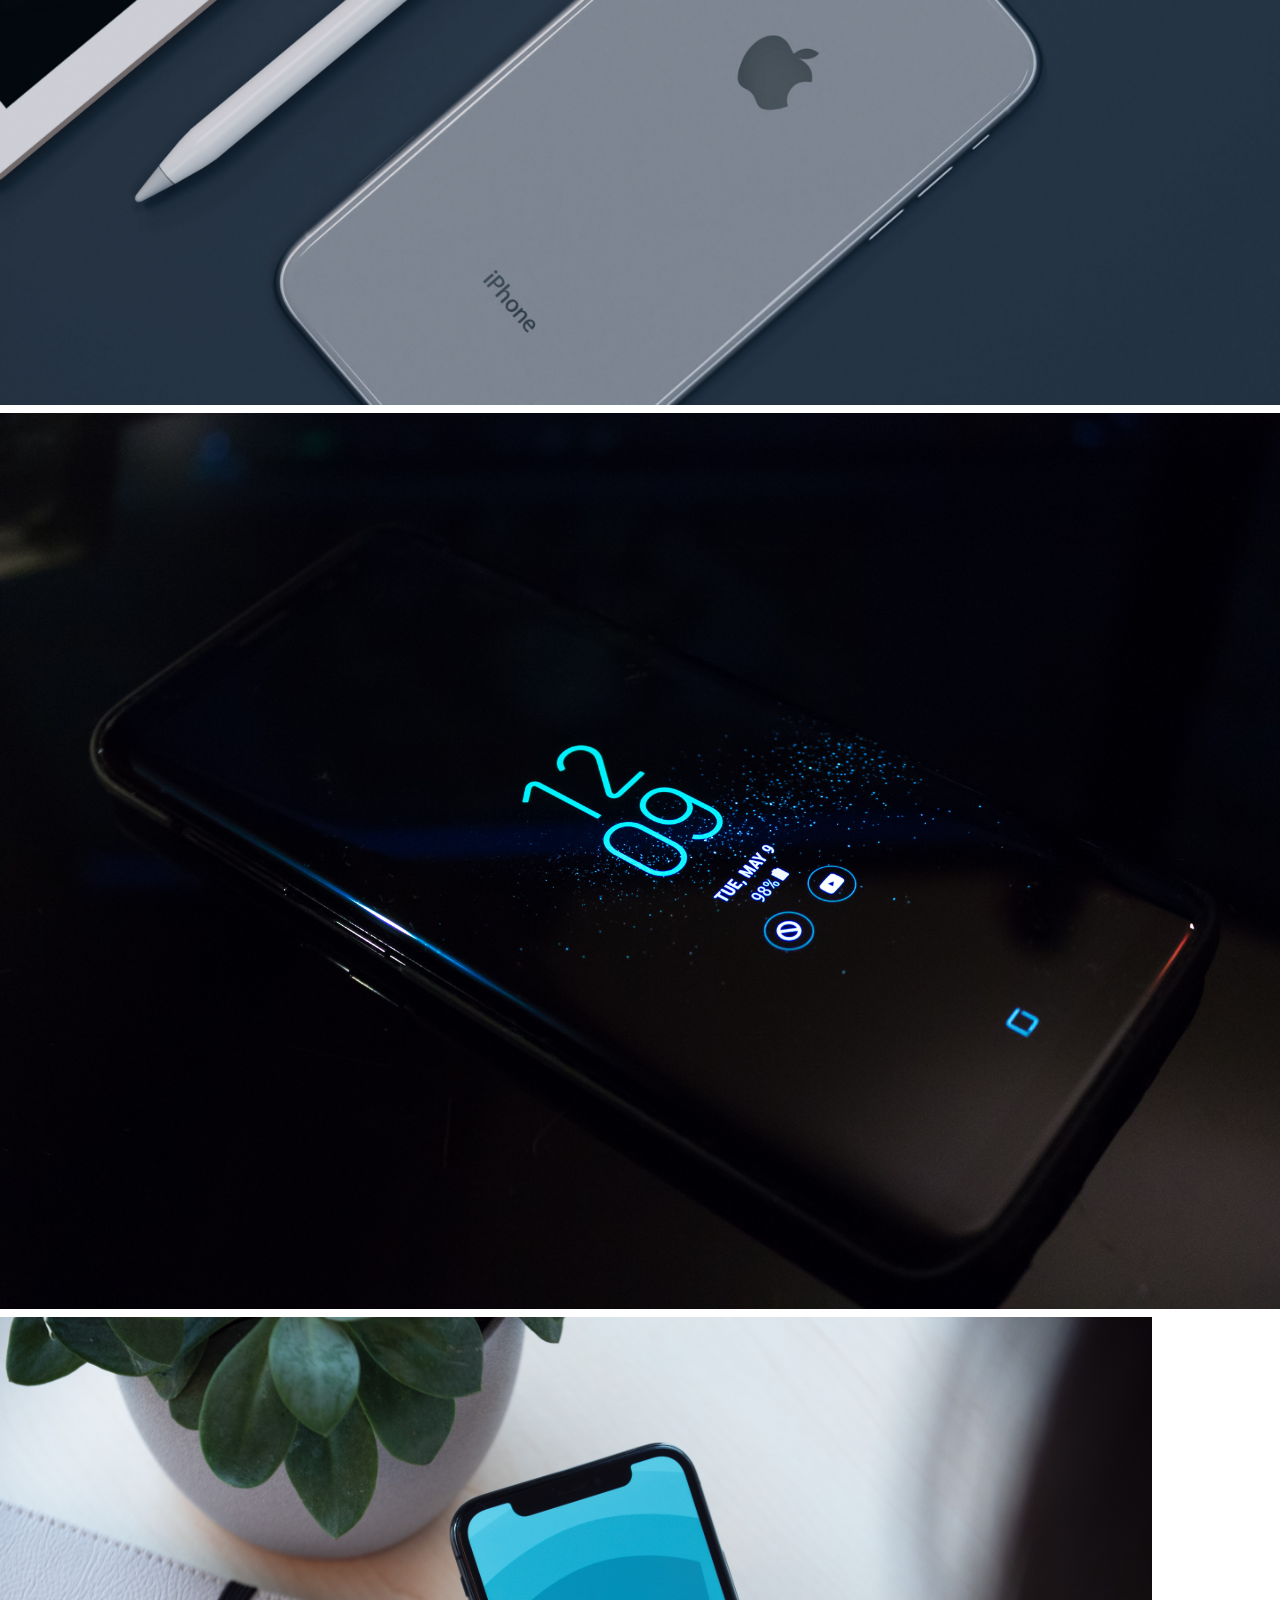
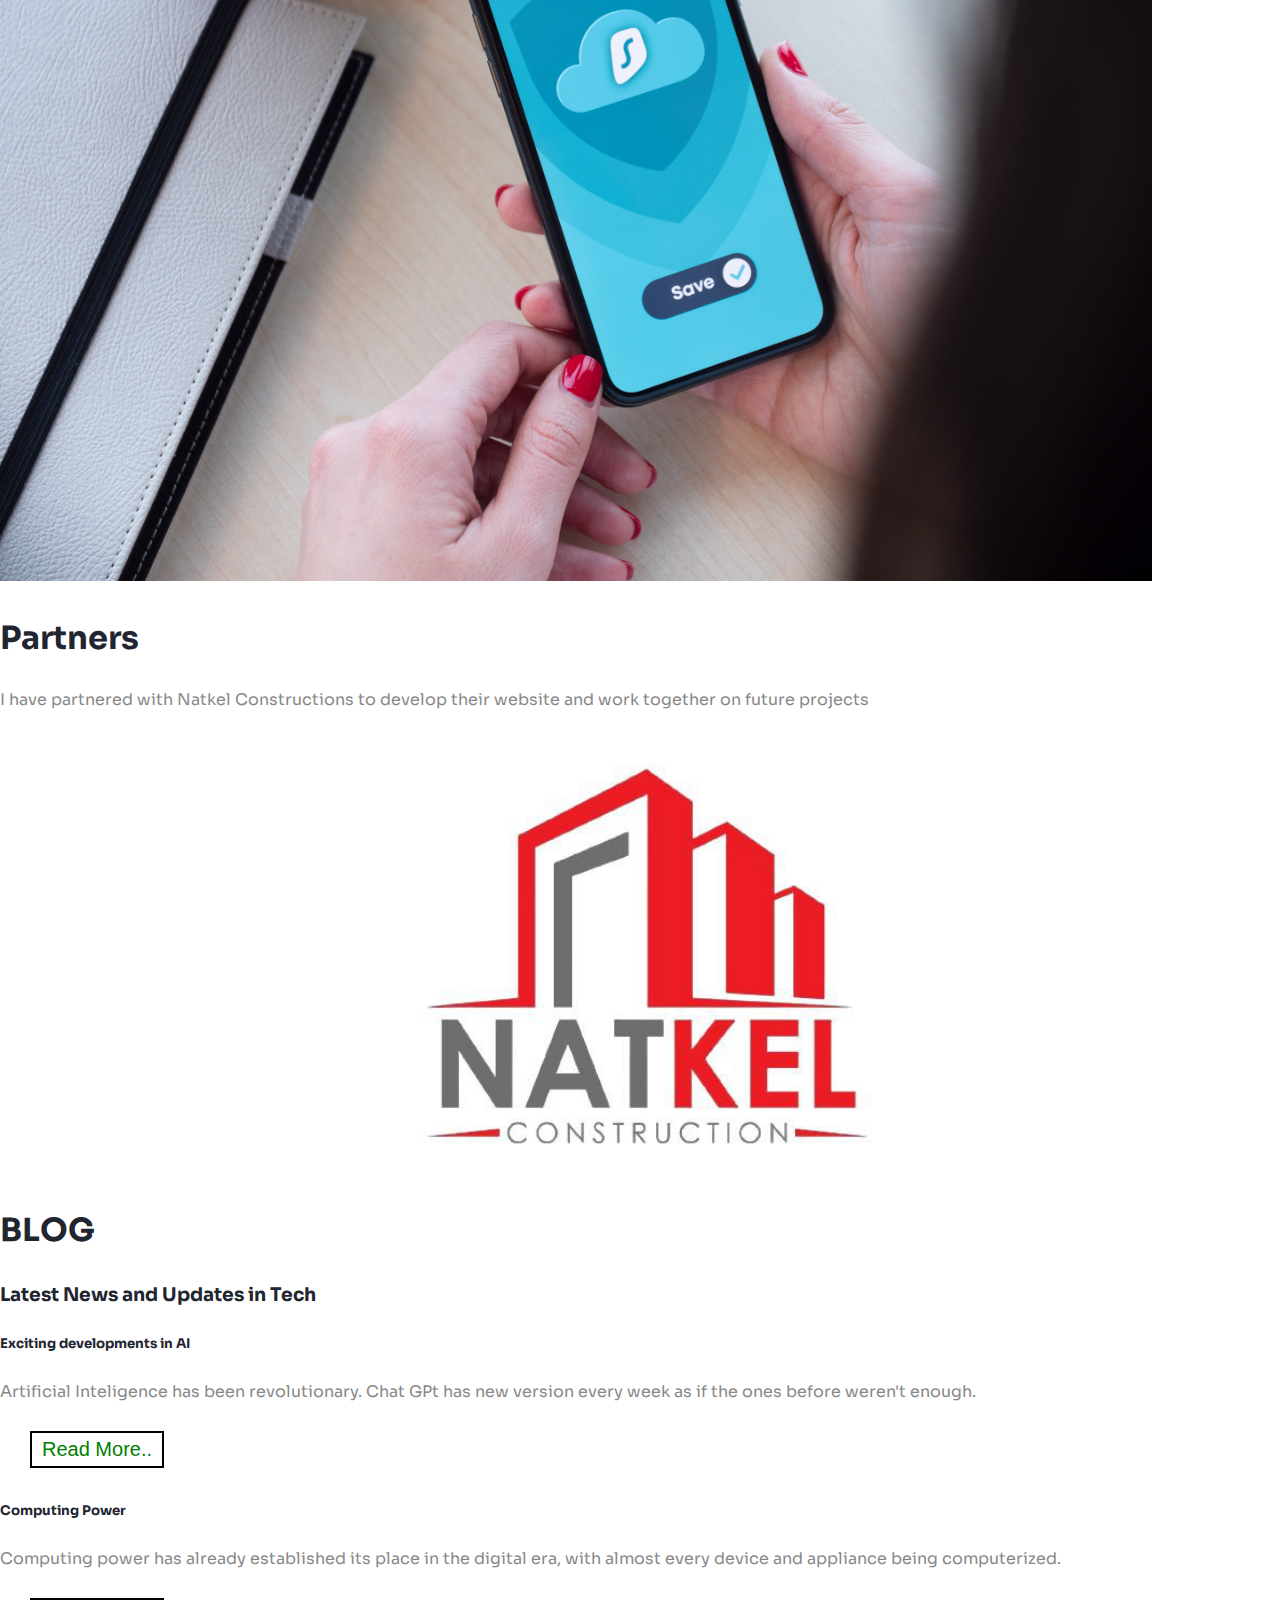
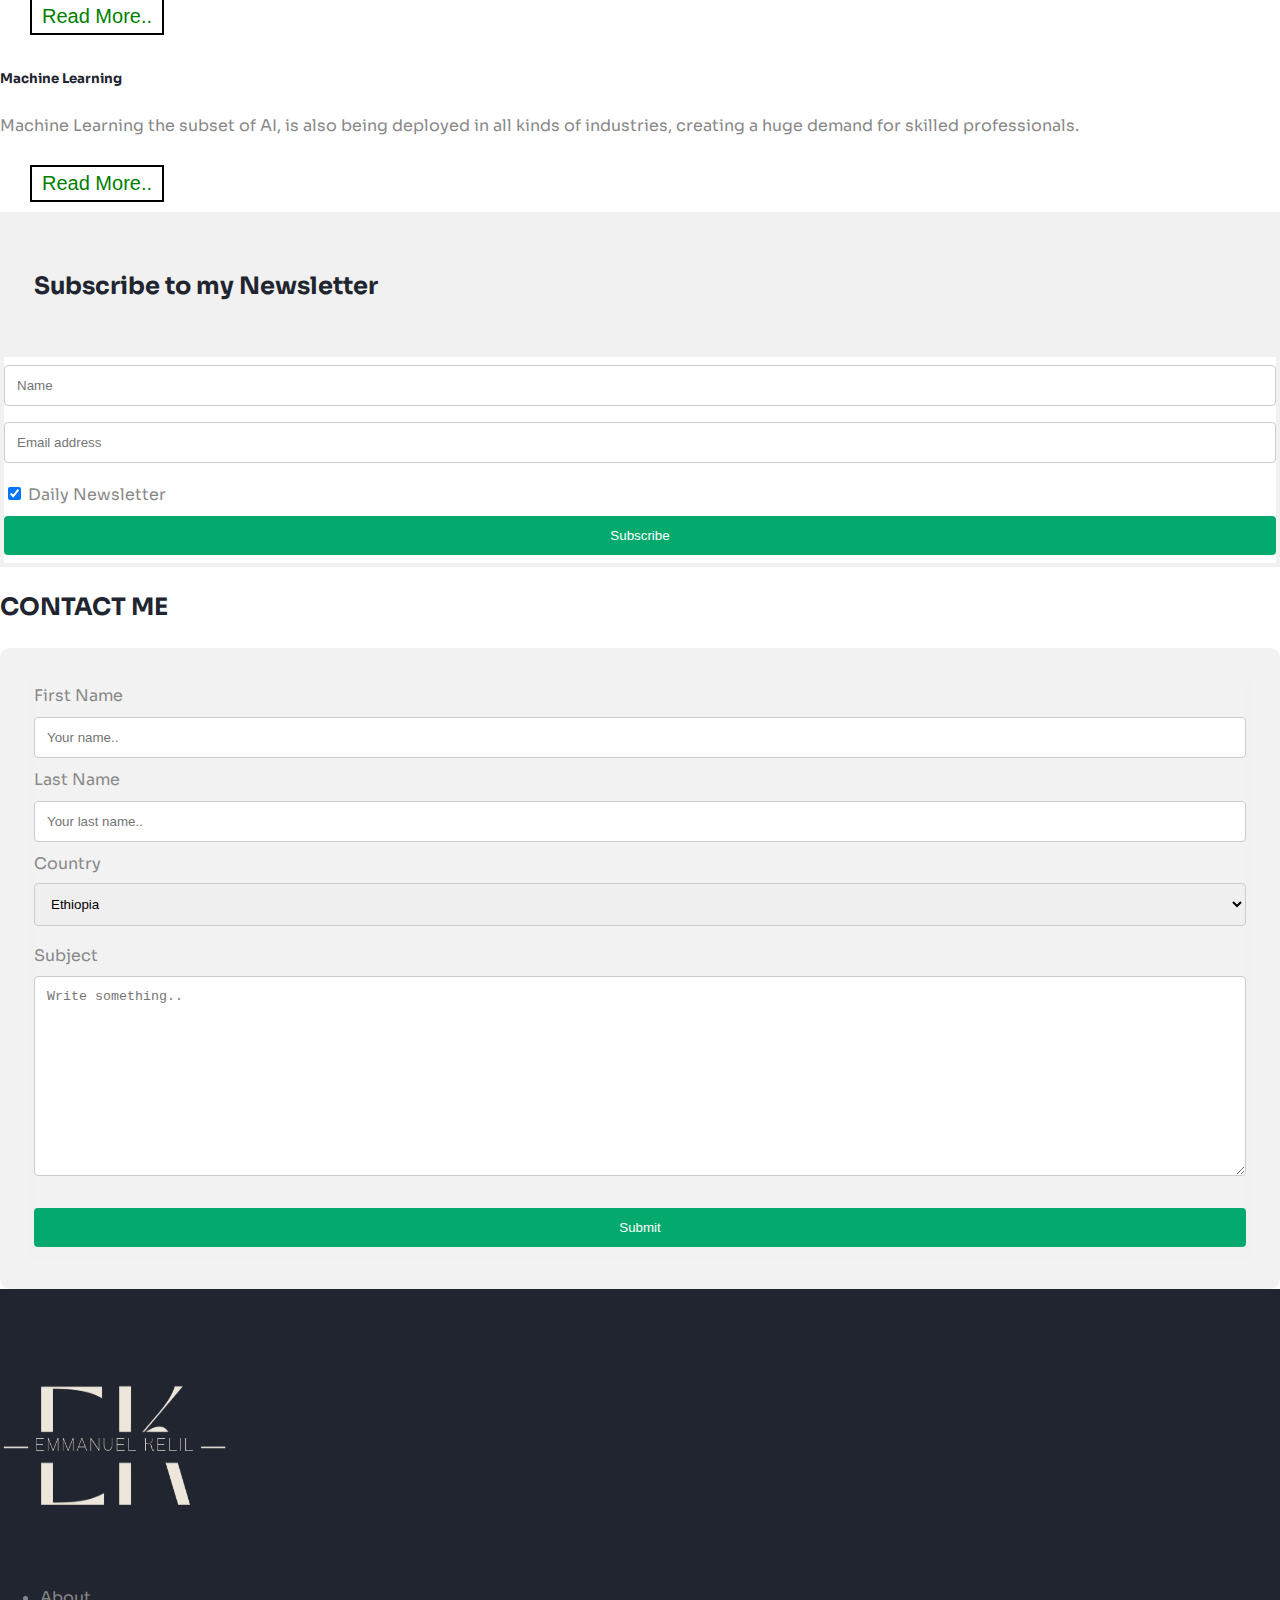
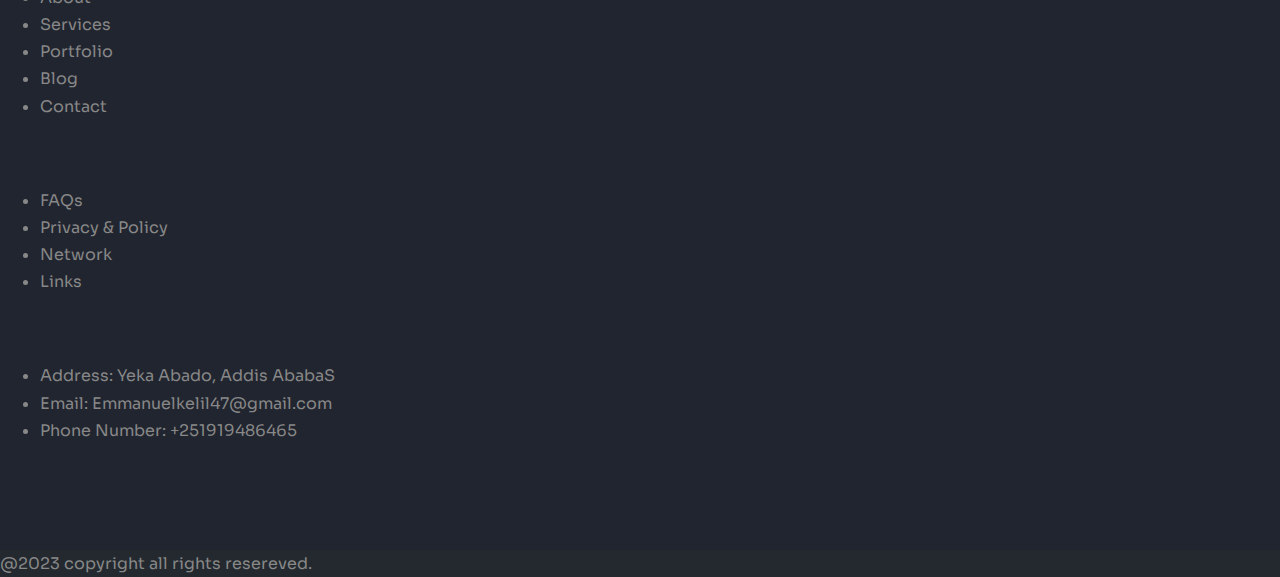
==== commit 5733f341: "Update index.html" ====
--- a/index.html
+++ b/index.html
@@ -221,7 +221,7 @@
                 <div class="col-md-8 mt-4 mx-auto text-center">
 
                     <h1 class="g-2">Partners</h1>
-                    <p class="text-dark mt-4">I have partnered with Natkel Constructions their website and work together</p>
+                    <p class="text-dark mt-4">I have partnered with Natkel Constructions to develop their website and work together on future projects</p>
                     <img src="Natkel 2.jpg" alt="Paris" class="center">
                 </div>
 
--- a/Style.css
+++ b/Style.css
@@ -29,7 +29,7 @@
 }
 
 .navbar {
-    background-image: linear-gradient(rgba(245, 234, 234, 0.5), rgba(175, 170, 170, 0.5)), url("pexels-steve-johnson-1843717.jpg");
+    background-image: linear-gradient(rgba(245, 234, 234, 0.5), rgba(175, 170, 170, 0.5)), url("/Img/pexels-steve-johnson-1843717.jpg");
     box-shadow: var(--box-shadow);
     color: #21252f;
 }
